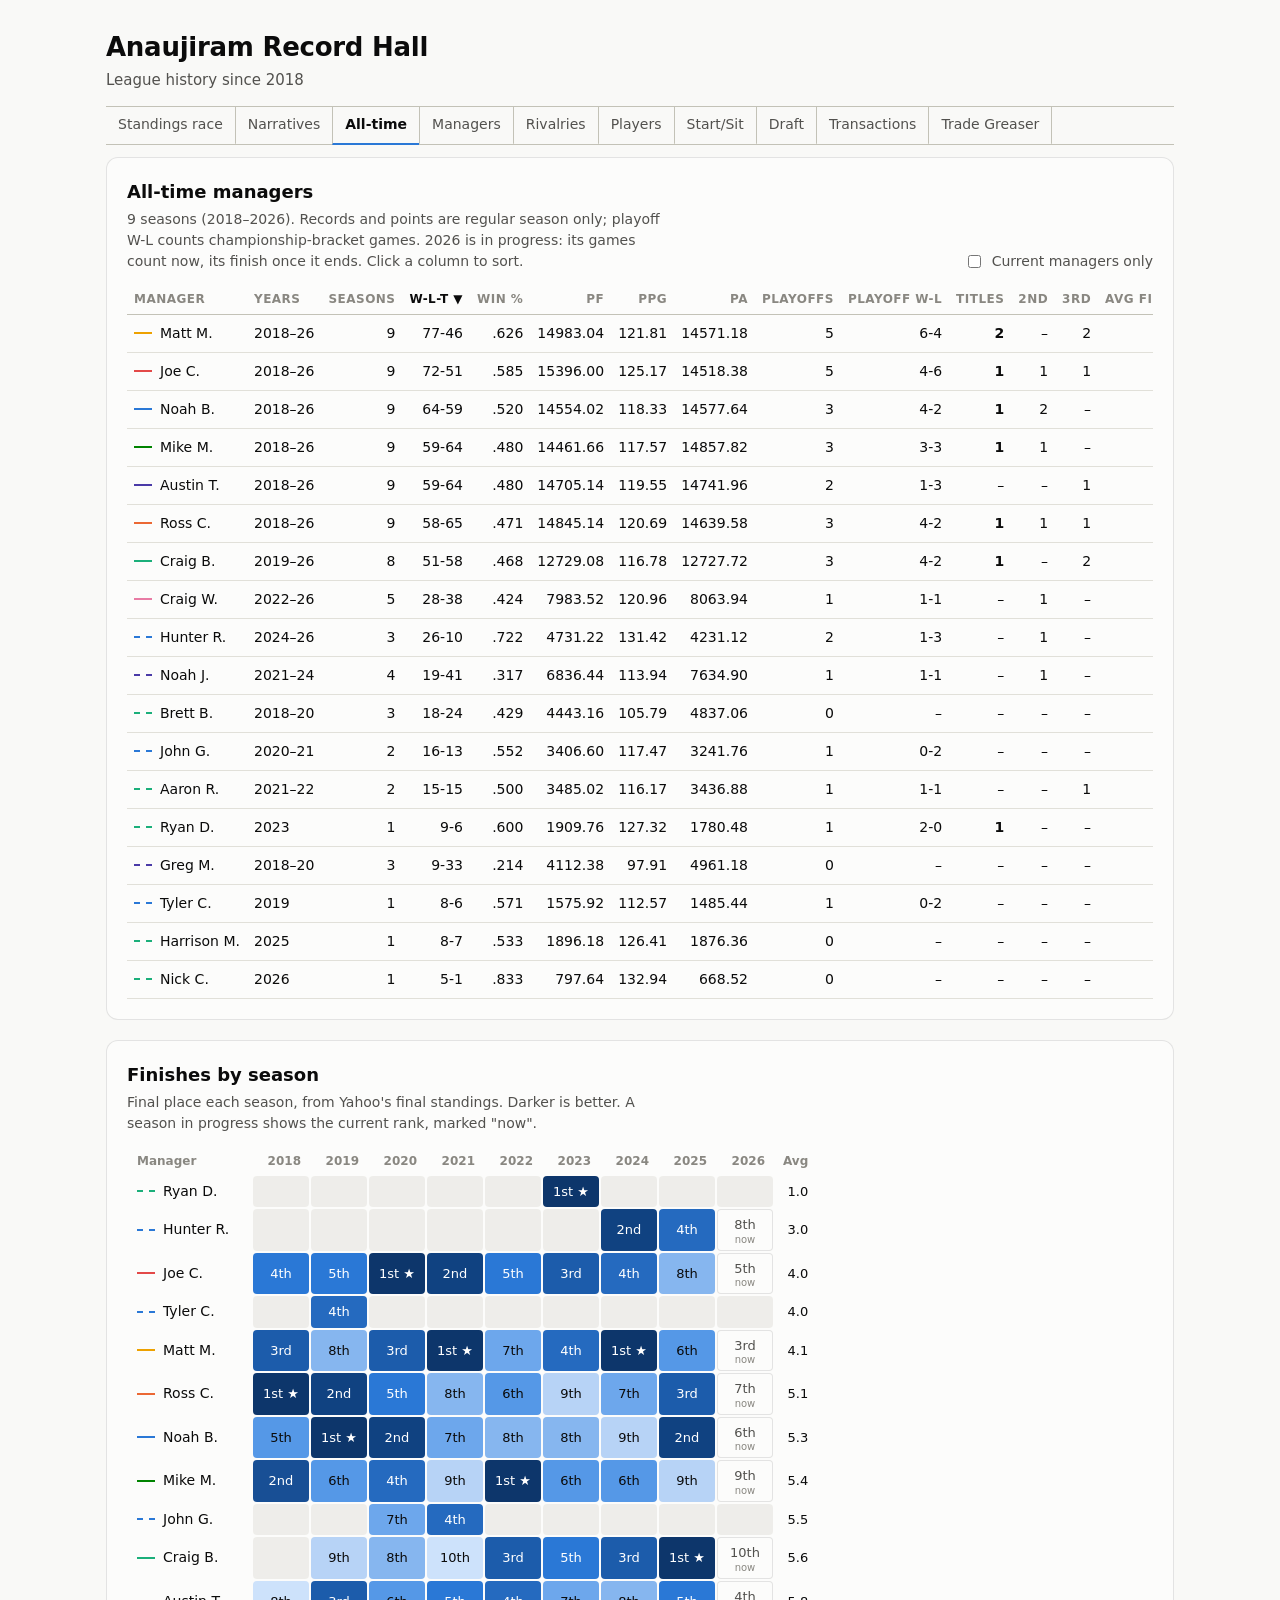
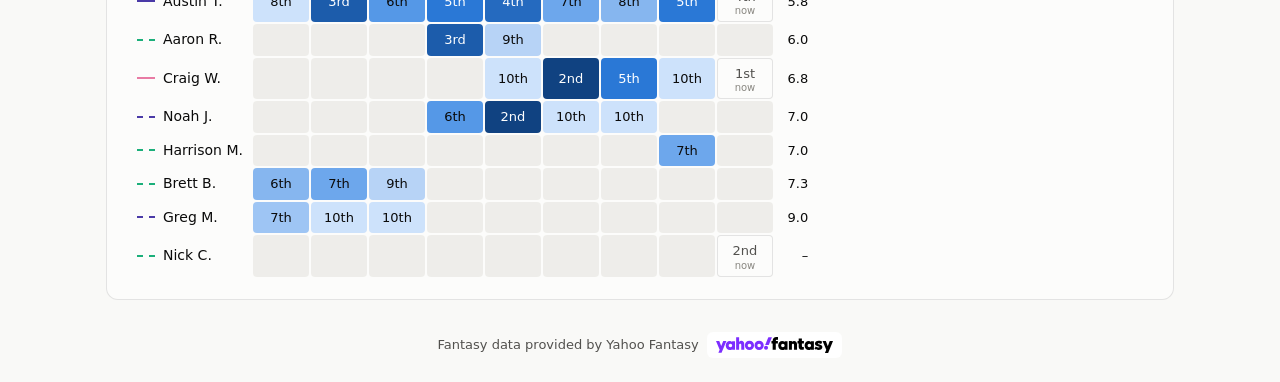
==== alltime.html @ 11e510eb "Narratives: remove matchup previews for now" ====
<!doctype html>
<html lang="en">
<head>
  <meta charset="utf-8">
  <meta name="viewport" content="width=device-width, initial-scale=1">
  <title>All-Time · Anaujiram Record Hall</title>
  <link rel="stylesheet" href="style.css?v=20261020000535">
  <script src="data.js?v=20261020000535"></script>
</head>
<body>
  <header class="site-header">
    <div class="wrap">
      <h1>Anaujiram Record Hall</h1>
      <p class="sub">League history since 2018</p>
      <nav class="site-nav" aria-label="Pages">
        <a href="index.html?v=20261020000535">Standings race</a>
        <a href="narratives.html?v=20261020000535">Narratives</a>
        <a href="alltime.html?v=20261020000535" aria-current="page">All-time</a>
        <a href="profiles.html?v=20261020000535">Managers</a>
        <a href="rivalries.html?v=20261020000535">Rivalries</a>
        <a href="players.html?v=20261020000535">Players</a>
        <a href="startsit.html?v=20261020000535">Start/Sit</a>
        <a href="draft.html?v=20261020000535">Draft</a>
        <a href="transactions.html?v=20261020000535">Transactions</a>
        <a href="trade.html?v=20261020000535">Trade Greaser</a>
      </nav>
    </div>
  </header>

  <main class="wrap">
    <div id="sample-banner" class="banner" hidden>
      Sample data: the names and results here are made up. Real league history loads once Yahoo API access is working.
    </div>

    <section class="card">
      <div class="card-head">
        <div>
          <h2>All-time managers</h2>
          <p class="muted" id="alltime-note"></p>
        </div>
        <label class="control">
          <input type="checkbox" id="active-only">
          <span>Current managers only</span>
        </label>
      </div>
      <div class="table-scroll">
        <table class="standings sortable">
          <thead id="alltime-head"></thead>
          <tbody id="alltime-body"></tbody>
        </table>
      </div>
    </section>

    <section class="card">
      <div class="card-head">
        <div>
          <h2>Finishes by season</h2>
          <p class="muted">Final place each season, from Yahoo's final standings. Darker is better. A season in progress shows the current rank, marked "now".</p>
        </div>
      </div>
      <div class="table-scroll">
        <table class="finish-grid">
          <thead id="finish-head"></thead>
          <tbody id="finish-body"></tbody>
        </table>
      </div>
    </section>
  </main>

  <footer class="site-footer">
    <div class="wrap">
      <a href="https://sports.yahoo.com/fantasy/" target="_blank" rel="noopener">
        <span>Fantasy data provided by Yahoo Fantasy</span>
        <img src="yahoo-fantasy.svg" alt="Yahoo Fantasy" height="16">
      </a>
    </div>
  </footer>

  <script src="common.js?v=20261020000535"></script>
  <script src="alltime.js?v=20261020000535"></script>
</body>
</html>
---- style.css ----
:root {
  color-scheme: light;
  --page: #f9f9f7;
  --surface: #fcfcfb;
  --text-primary: #0b0b0b;
  --text-secondary: #52514e;
  --text-muted: #898781;
  --grid: #e1e0d9;
  --axis: #c3c2b7;
  --border: rgba(11, 11, 11, 0.10);
  --accent: #2a78d6;
  --delta-up: #006300;
  --delta-down: #d03b3b;
  --banner-bg: #fff4d6;
  --banner-ink: #5c4300;
  --playoff-wash: rgba(11, 11, 11, 0.04);

  /* Categorical slots, fixed order (validated default palette). */
  --series-1: #2a78d6;
  --series-2: #eb6834;
  --series-3: #1baf7a;
  --series-4: #eda100;
  --series-5: #e87ba4;
  --series-6: #008300;
  --series-7: #4a3aa7;
  --series-8: #e34948;}

@media (prefers-color-scheme: dark) {
  :root:not([data-theme="light"]) {
    color-scheme: dark;
    --page: #0d0d0d;
    --surface: #1a1a19;
    --text-primary: #ffffff;
    --text-secondary: #c3c2b7;
    --text-muted: #898781;
    --grid: #2c2c2a;
    --axis: #383835;
    --border: rgba(255, 255, 255, 0.10);
    --accent: #3987e5;
    --delta-up: #0ca30c;
    --delta-down: #e66767;
    --banner-bg: #3a2f10;
    --banner-ink: #f5dfa3;
    --playoff-wash: rgba(255, 255, 255, 0.05);
    --series-1: #3987e5;
    --series-2: #d95926;
    --series-3: #199e70;
    --series-4: #c98500;
    --series-5: #d55181;
    --series-6: #008300;
    --series-7: #9085e9;
    --series-8: #e66767;  }
}

:root[data-theme="dark"] {
  color-scheme: dark;
  --page: #0d0d0d;
  --surface: #1a1a19;
  --text-primary: #ffffff;
  --text-secondary: #c3c2b7;
  --text-muted: #898781;
  --grid: #2c2c2a;
  --axis: #383835;
  --border: rgba(255, 255, 255, 0.10);
  --accent: #3987e5;
  --delta-up: #0ca30c;
  --delta-down: #e66767;
  --banner-bg: #3a2f10;
  --banner-ink: #f5dfa3;
    --playoff-wash: rgba(255, 255, 255, 0.05);
  --series-1: #3987e5;
  --series-2: #d95926;
  --series-3: #199e70;
  --series-4: #c98500;
  --series-5: #d55181;
  --series-6: #008300;
  --series-7: #9085e9;
  --series-8: #e66767;}

* { box-sizing: border-box; }

body {
  margin: 0;
  background: var(--page);
  color: var(--text-primary);
  font: 15px/1.5 system-ui, -apple-system, "Segoe UI", sans-serif;
}

.wrap { max-width: 1100px; margin: 0 auto; padding: 0 16px; }

.site-header { padding: 28px 0 12px; }
.site-header h1 { margin: 0; font-size: 26px; letter-spacing: -0.01em; }
.sub { margin: 2px 0 0; color: var(--text-secondary); }

.banner {
  margin: 8px 0 16px;
  padding: 10px 14px;
  border-radius: 8px;
  background: var(--banner-bg);
  color: var(--banner-ink);
  font-size: 14px;
}

.card {
  background: var(--surface);
  border: 1px solid var(--border);
  border-radius: 12px;
  padding: 20px;
  margin-bottom: 20px;
}

.card-head {
  display: flex;
  flex-wrap: wrap;
  gap: 12px 24px;
  align-items: flex-end;
  justify-content: space-between;
  margin-bottom: 12px;
}
.card-head h2 { margin: 0; font-size: 18px; }
.muted { margin: 4px 0 0; color: var(--text-secondary); font-size: 14px; max-width: 60ch; }
ul.explain { padding-left: 20px; margin-top: 8px; }
ul.explain li + li { margin-top: 4px; }

.control { display: flex; align-items: center; gap: 8px; font-size: 14px; color: var(--text-secondary); }
.control select {
  font: inherit;
  color: var(--text-primary);
  background: var(--surface);
  border: 1px solid var(--border);
  border-radius: 6px;
  padding: 5px 8px;
}

.chart { width: 100%; height: 520px; }

.legend { display: flex; flex-wrap: wrap; gap: 6px 16px; margin-top: 8px; font-size: 13px; }
.legend button {
  display: inline-flex; align-items: center; gap: 6px;
  font: inherit; color: var(--text-secondary);
  background: none; border: 0; padding: 2px 0; cursor: pointer;
}
.legend button[aria-pressed="false"] { opacity: 0.4; }
.swatch { display: inline-block; width: 18px; height: 0; border-top: 2px solid currentColor; }
.swatch.dashed { border-top-style: dashed; }

.table-scroll { overflow-x: auto; }
table.standings { width: 100%; border-collapse: collapse; font-size: 14px; }
.standings th {
  text-align: left; font-weight: 600; color: var(--text-muted);
  font-size: 12px; text-transform: uppercase; letter-spacing: 0.04em;
  padding: 6px 10px; border-bottom: 1px solid var(--axis); white-space: nowrap;
}
.standings td { padding: 8px 10px; border-bottom: 1px solid var(--grid); white-space: nowrap; }
.standings .num { text-align: right; font-variant-numeric: tabular-nums; }
.team { display: flex; align-items: center; gap: 8px; }
.standings tr.cutline td { border-bottom: 2px solid var(--axis); }
.delta-up { color: var(--delta-up); }
.delta-down { color: var(--delta-down); }
.delta-none { color: var(--text-muted); }
/* Page navigation */
.site-nav { display: flex; gap: 0; margin-top: 14px; box-shadow: inset 0 1px var(--axis), inset 0 -1px var(--axis);
  overflow-x: auto; overflow-y: hidden; overscroll-behavior-x: contain; touch-action: pan-x; scrollbar-width: none; }
.site-nav a {
  padding: 8px 12px; color: var(--text-secondary); text-decoration: none; font-size: 14px;
  border-bottom: 2px solid transparent; white-space: nowrap;
}
.site-nav a + a { border-left: 1px solid var(--axis); }
.site-nav a:last-child { border-right: 1px solid var(--axis); }
.site-nav a:hover { color: var(--text-primary); background: var(--playoff-wash); }
.site-nav a[aria-current="page"] { color: var(--text-primary); font-weight: 600; border-bottom-color: var(--accent); }

/* Sortable table headers */
.sortable th button {
  font: inherit; color: inherit; text-transform: inherit; letter-spacing: inherit;
  background: none; border: 0; padding: 0; cursor: pointer; white-space: nowrap;
}
.sortable th[aria-sort="ascending"], .sortable th[aria-sort="descending"] { color: var(--text-primary); }
.sortable th.num button { text-align: right; }

/* Finishes grid */
table.finish-grid { border-collapse: separate; border-spacing: 2px; font-size: 13px; }
.finish-grid th { font-weight: 600; color: var(--text-muted); font-size: 12px; padding: 4px 8px; text-align: left; white-space: nowrap; }
.finish-grid th.num, .finish-grid td.num { text-align: right; font-variant-numeric: tabular-nums; }
.finish-grid tbody th { color: var(--text-primary); font-size: 14px; font-weight: 400; }
.finish-grid td { padding: 6px 8px; white-space: nowrap; }
.finish-grid td.finish { text-align: center; min-width: 56px; border-radius: 4px; font-variant-numeric: tabular-nums; }
.finish-grid td.empty { background: var(--grid); opacity: 0.5; }
.finish-grid td.in-progress { color: var(--text-secondary); box-shadow: inset 0 0 0 1px var(--border); }
.finish-grid td.in-progress small { display: block; font-size: 10px; color: var(--text-muted); line-height: 1; }

.control input[type="checkbox"] { accent-color: var(--accent); }
.sortable { font-size: 13px; }
.sortable th, .sortable td { padding-left: 7px; padding-right: 7px; }

.champ {
  font-size: 11px; font-weight: 600; letter-spacing: 0.03em; text-transform: uppercase;
  color: var(--text-secondary); border: 1px solid var(--axis); border-radius: 999px; padding: 1px 7px;
}

/* Rivalries: head-to-head grid */
table.h2h-grid { border-collapse: separate; border-spacing: 2px; font-size: 12px; }
.h2h-grid thead th.col { vertical-align: bottom; padding: 0 0 6px; font-weight: 600; color: var(--text-muted); }
.h2h-grid thead th.col span { writing-mode: vertical-rl; transform: rotate(180deg); white-space: nowrap; display: inline-block; }
.h2h-grid tbody th { font-weight: 400; font-size: 13px; padding: 0 10px 0 0; white-space: nowrap; text-align: left; }
.h2h-grid td { width: 46px; min-width: 46px; height: 30px; text-align: center; border-radius: 4px;
  font-variant-numeric: tabular-nums; white-space: nowrap; }
.h2h-grid td.cell { cursor: pointer; }
.h2h-grid td.cell:hover, .h2h-grid td.cell:focus-visible { outline: 2px solid var(--text-primary); outline-offset: -2px; }
.h2h-grid td.self { background: repeating-linear-gradient(45deg, var(--grid) 0 3px, transparent 3px 7px); }
.h2h-grid td.never { background: transparent; border: 1px dashed var(--grid); }
.h2h-grid .former-start { border-left: 2px solid var(--axis); }
.h2h-grid tr.former-start th, .h2h-grid tr.former-start td { border-top: 2px solid var(--axis); }

.diverging-key { font-size: 12px; color: var(--text-muted); width: 260px; max-width: 100%; }
.diverging-key .bar { height: 10px; border-radius: 5px;
  background: linear-gradient(90deg, #c2413f, #f0efec 50%, #1c5cab); }
:root[data-theme="dark"] .diverging-key .bar { background: linear-gradient(90deg, #e66767, #383835 50%, #3987e5); }
@media (prefers-color-scheme: dark) {
  :root:not([data-theme="light"]) .diverging-key .bar { background: linear-gradient(90deg, #e66767, #383835 50%, #3987e5); }
}
.diverging-key .labels { display: flex; justify-content: space-between; margin-top: 4px; }

/* Rivalries: highlight tiles */
.tiles { display: grid; grid-template-columns: repeat(auto-fit, minmax(220px, 1fr)); gap: 12px; }
.tile {
  display: flex; flex-direction: column; gap: 2px; text-align: left; font: inherit; color: inherit;
  background: var(--page); border: 1px solid var(--border); border-radius: 10px; padding: 14px 16px; cursor: pointer;
}
.tile:hover { border-color: var(--axis); }
.tile-label { font-size: 12px; text-transform: uppercase; letter-spacing: 0.04em; color: var(--text-muted); font-weight: 600; }
.tile-value { font-size: 24px; font-weight: 600; }
.tile-names { color: var(--text-primary); }
.tile-detail { font-size: 13px; color: var(--text-secondary); }

/* Rivalries: comparison */
.compare-controls { display: flex; align-items: center; gap: 8px; flex-wrap: wrap; }
.compare-controls select {
  font: inherit; color: var(--text-primary); background: var(--surface);
  border: 1px solid var(--border); border-radius: 6px; padding: 5px 8px;
}
.icon-btn {
  font: inherit; color: var(--text-secondary); background: var(--surface);
  border: 1px solid var(--border); border-radius: 6px; padding: 4px 10px; cursor: pointer;
}
.versus { display: grid; grid-template-columns: 1fr auto 1fr; align-items: center; gap: 16px; margin: 8px 0 20px; }
.versus .side { display: flex; align-items: center; gap: 10px; font-size: 18px; }
.versus .side.right { justify-content: flex-end; }
.versus .big { font-size: 44px; font-weight: 700; font-variant-numeric: tabular-nums; line-height: 1; }
.versus .vs { color: var(--text-muted); font-size: 13px; }
.versus .dot { width: 12px; height: 12px; }
.dot { display: inline-block; width: 9px; height: 9px; border-radius: 50%; flex: none; }
.facts { display: grid; grid-template-columns: repeat(auto-fit, minmax(240px, 1fr)); gap: 12px 24px; margin: 0 0 8px; }
.facts div { border-top: 1px solid var(--grid); padding-top: 8px; }
.facts dt { font-size: 12px; color: var(--text-muted); text-transform: uppercase; letter-spacing: 0.04em; font-weight: 600; }
.facts dd { margin: 2px 0 0; font-variant-numeric: tabular-nums; }
.muted-inline { color: var(--text-muted); font-size: 13px; }
.subhead { font-size: 15px; margin: 24px 0 4px; }
.small { font-size: 13px; margin: 0 0 8px; }
.chart-short { height: 260px; }
.standings td.strong { font-weight: 700; }

/* Draft page: position colors (categorical slots; text label always shown) */
.pos-QB  { --pos: var(--series-1); }
.pos-RB  { --pos: var(--series-3); }
.pos-WR  { --pos: var(--series-2); }
.pos-TE  { --pos: var(--series-5); }
.pos-K   { --pos: var(--series-7); }
.pos-DEF { --pos: var(--series-6); }
.pos-bg-QB  { --pos: var(--series-1); }
.pos-bg-RB  { --pos: var(--series-3); }
.pos-bg-WR  { --pos: var(--series-2); }
.pos-bg-TE  { --pos: var(--series-5); }
.pos-bg-K   { --pos: var(--series-7); }
.pos-bg-DEF { --pos: var(--series-6); }
.pos-tag { display: inline-block; min-width: 30px; text-align: center; font-size: 11px; font-weight: 700; letter-spacing: 0.02em;
  color: var(--text-primary); background: color-mix(in srgb, var(--pos) 30%, var(--surface));
  border-left: 3px solid var(--pos); border-radius: 3px; padding: 1px 5px; }
.pos-key { display: flex; gap: 6px; flex-wrap: wrap; }
.tile.static { cursor: default; }
.tile-label .pos-tag { margin-right: 4px; }
.mix-cell { min-width: 58px; text-align: center; border-radius: 4px; font-variant-numeric: tabular-nums;
  color: var(--text-primary);
  background: color-mix(in srgb, var(--pos) calc(var(--share) * 85%), var(--surface)); }
.mix-cell.empty { background: none; color: var(--text-muted); }
.pick-cell { min-width: 92px; max-width: 120px; padding: 4px 6px; border-radius: 4px; font-size: 12px; line-height: 1.25;
  color: var(--text-primary); background: color-mix(in srgb, var(--pos) 26%, var(--surface));
  border-left: 3px solid var(--pos); white-space: normal; }
.pick-cell b { display: block; font-size: 11px; }
.pick-cell span { display: block; overflow: hidden; text-overflow: ellipsis; white-space: nowrap; }
.pick-cell small { display: block; color: var(--text-secondary); font-size: 11px; }
.pick-cell.empty { background: var(--grid); border: 0; opacity: 0.4; }
.draft-board .pick-cell.mine { outline: 2px solid var(--text-primary); outline-offset: -2px; }
.board-team { vertical-align: bottom; font-weight: 600; }
.board-team .muted-inline { display: block; font-weight: 400; font-size: 11px; overflow: hidden; text-overflow: ellipsis; }
/* Draft board: equal-width team columns that always fit the card (no side scroll). */
.draft-board { table-layout: fixed; width: 100%; }
.draft-board th:first-child { width: 30px; padding-left: 0; padding-right: 4px; }
.draft-board th, .draft-board td { padding: 3px; }
.draft-board .board-team { overflow: hidden; white-space: nowrap; }
.draft-board .board-team .team { gap: 5px; min-width: 0; }
.draft-board .board-team .team .swatch { width: 12px; flex: none; }
.draft-board .board-team .clip, .draft-board .pick-cell span { overflow: hidden; text-overflow: ellipsis; white-space: nowrap; min-width: 0; }
.draft-board .pick-cell { min-width: 0; max-width: none; overflow: hidden; }
.draft-board .pick-cell small { white-space: nowrap; overflow: hidden; text-overflow: ellipsis; }
.board-team.mine { color: var(--text-primary); }
.highlight-row th { font-weight: 700; }
.league-row th { color: var(--text-muted); font-weight: 400; }
.split { display: grid; grid-template-columns: repeat(auto-fit, minmax(340px, 1fr)); gap: 12px 28px; }
.split .subhead { margin-top: 0; }

/* Start/Sit page */
.tag { display: inline-block; font-size: 12px; color: var(--text-secondary); border: 1px solid var(--axis);
  border-radius: 999px; padding: 1px 8px; white-space: nowrap; }
.tag.bad { color: var(--delta-down); border-color: currentColor; }
.swap { white-space: nowrap; line-height: 1.7; }
.standings td a { color: var(--accent); text-decoration: none; }
.standings td a:hover { text-decoration: underline; }

/* Players page */
.filter-bar { display: flex; flex-wrap: wrap; align-items: center; gap: 10px 20px; margin: 4px 0 16px; }
.filter-bar .small { margin: 0; }
table.pos-grid { border-collapse: separate; border-spacing: 2px; font-size: 13px; }
.pos-grid th { font-weight: 600; color: var(--text-muted); font-size: 12px; padding: 4px 8px; text-align: left; white-space: nowrap; }
.pos-grid th.num { text-align: center; }
.pos-grid tbody th { color: var(--text-primary); font-size: 14px; font-weight: 400; }
.pos-grid th button { font: inherit; color: inherit; background: none; border: 0; padding: 0; cursor: pointer; white-space: nowrap; }
.pos-cell { min-width: 64px; padding: 7px 8px; text-align: center; border-radius: 4px; font-variant-numeric: tabular-nums; white-space: nowrap; }
.pos-cell.small-sample { color: var(--text-muted); border: 1px dashed var(--grid); }
.pos-cell.empty { color: var(--text-muted); }
.crown { font-size: 11px; }
button.link { font: inherit; color: var(--accent); background: none; border: 0; padding: 0; cursor: pointer; text-align: left; }
button.link:hover { text-decoration: underline; }
.chip-list { display: flex; flex-wrap: wrap; gap: 8px; }
.chip { font: inherit; font-size: 13px; color: var(--text-primary); background: var(--page); border: 1px solid var(--border);
  border-radius: 999px; padding: 5px 12px; cursor: pointer; }
.chip:hover { border-color: var(--axis); }
.player-summary { margin: 0 0 10px; }
#player-search { font: inherit; color: var(--text-primary); background: var(--surface); border: 1px solid var(--border);
  border-radius: 6px; padding: 5px 10px; width: 240px; max-width: 100%; }

@media (max-width: 640px) {
  .chart { height: 440px; }
  #bump-chart { height: 340px; margin: 0 -12px; width: calc(100% + 24px); }  /* run nearly to the card's edges */
  .chart-short { height: 220px; }
  .card { padding: 14px; }
  .versus .big { font-size: 32px; }
  .versus .side { font-size: 15px; }
}

/* Pickups page: expandable trade rows */
tr.expandable { cursor: pointer; }
tr.expandable:hover td { background: var(--grid); }
.expand-btn { font: inherit; color: var(--text-secondary); background: none; border: 0; padding: 0 2px; cursor: pointer; }
.detail-row > td { white-space: normal; background: var(--page); padding: 12px 14px 16px; }
.trade-sides { display: grid; grid-template-columns: repeat(auto-fit, minmax(260px, 1fr)); gap: 12px 28px; margin-top: 8px; }
.trade-head { display: flex; align-items: center; gap: 10px; flex-wrap: wrap; margin-bottom: 4px; }
.trade-side ul { list-style: none; margin: 0; padding: 0; }
.trade-side li { padding: 4px 0; border-bottom: 1px solid var(--grid); display: flex; align-items: baseline; gap: 6px; flex-wrap: wrap; }
.trade-side li.current { font-weight: 600; }
.trade-pts { margin-left: auto; font-variant-numeric: tabular-nums; }
.trade-total { margin-top: 6px; font-weight: 600; font-variant-numeric: tabular-nums; }
/* Manager profiles */
.manager-tiles { display: grid; grid-template-columns: repeat(auto-fill, minmax(132px, 1fr)); gap: 10px; }
.manager-tile {
  display: flex; flex-direction: column; align-items: center; gap: 2px; text-align: center; font: inherit; color: inherit;
  background: var(--page); border: 1px solid var(--border); border-radius: 10px; padding: 14px 8px 10px; cursor: pointer;
}
.manager-tile:hover { border-color: var(--axis); }
.manager-tile[aria-pressed="true"] { border-color: var(--accent); box-shadow: 0 0 0 1px var(--accent); }
.manager-tile .avatar { margin-bottom: 6px; }
.manager-tile-name { font-weight: 600; }
.manager-tile-meta { font-size: 12px; color: var(--text-muted); }
.avatar {
  position: relative; display: inline-grid; place-items: center; flex: none; border-radius: 50%; overflow: hidden;
  background: color-mix(in srgb, var(--c) 22%, var(--surface)); border: 2px solid var(--c);
}
.avatar img { position: absolute; inset: 0; width: 100%; height: 100%; object-fit: cover; }
.avatar .initials { font-weight: 700; color: var(--text-primary); }
.avatar-md { width: 64px; height: 64px; }
.avatar-md .initials { font-size: 20px; }
.avatar-lg { width: 112px; height: 112px; border-width: 3px; }
.avatar-lg .initials { font-size: 36px; }
.team-logo { width: 96px; height: 96px; flex: none; margin-left: auto; }
.team-logo img { width: 100%; height: 100%; object-fit: contain; }
.team-logo.no-img, .hero-top:has(.avatar.using-logo) .team-logo { display: none; }
.hero-top { display: flex; align-items: center; gap: 20px; margin-bottom: 16px; }
.hero-name h2 { margin: 0; font-size: 28px; }
.hero-name .muted { margin-top: 2px; }
.hero-titles { margin: 8px 0 0; display: flex; flex-wrap: wrap; gap: 6px; }
.team-names { font-size: 14px; }
.profile-chart { height: 320px; }
.swatch.dotted { border-top-style: dotted; }
.standings tr.highlight td { background: color-mix(in srgb, var(--accent) 12%, var(--surface)); font-weight: 600; }
.trade-log td { vertical-align: top; }
.trade-items div { display: flex; gap: 6px; align-items: baseline; }
.trade-items .trade-pts { margin-left: auto; padding-left: 12px; color: var(--text-secondary); }
.tile-rank { margin-top: 6px; }
.show-more { margin-top: 12px; }
.tag.lead { color: var(--text-primary); border-color: var(--accent); font-weight: 600; }
@media (max-width: 640px) {
  .hero-top { flex-wrap: wrap; }
  .avatar-lg { width: 84px; height: 84px; }
  .team-logo { width: 72px; height: 72px; }
  .profile-chart { height: 260px; }
}
.finish-tag { font-weight: 400; color: var(--text-muted); }
.finish-tag.champ-tag { color: var(--text-primary); font-weight: 600; }

/* Trade Greaser */
.sr-only { position: absolute; width: 1px; height: 1px; overflow: hidden; clip: rect(0 0 0 0); white-space: nowrap; }
.tg-controls { display: flex; flex-wrap: wrap; align-items: center; gap: 14px 24px; }
.tg-controls .control > span { white-space: nowrap; }
.tg-controls .control { max-width: 100%; }
.tg-controls select { flex: 0 1 auto; min-width: 0; text-overflow: ellipsis; }
.tg-row { display: flex; align-items: center; gap: 8px; flex-wrap: wrap; }
.tg-check { gap: 4px; cursor: pointer; }
fieldset.tg-shape { border: 0; margin: 0; padding: 0; }
.tg-pill { display: inline-flex; align-items: center; gap: 5px; font-size: 13px; color: var(--text-primary); border: 1px solid var(--border);
  border-radius: 999px; padding: 3px 10px 3px 7px; cursor: pointer; background: var(--page); }
.tg-pill:has(input:checked) { border-color: var(--accent); box-shadow: 0 0 0 1px var(--accent); }
.tg-pill input, .tg-check input { accent-color: var(--accent); margin: 0; }
.tg-grid { display: grid; grid-template-columns: repeat(auto-fill, minmax(min(440px, 100%), 1fr)); gap: 12px; }
.tg-card { border: 1px solid var(--border); border-radius: 10px; padding: 12px 14px; background: var(--page); }
.tg-team { display: flex; align-items: baseline; justify-content: space-between; gap: 10px; margin-bottom: 4px; }
.tg-team .muted-inline { overflow: hidden; text-overflow: ellipsis; white-space: nowrap; }
.tg-none { margin: 6px 0 0; }
.tg-idea { border-top: 1px solid var(--grid); padding-top: 8px; margin-top: 8px; }
.tg-sides { display: grid; grid-template-columns: minmax(0, 1fr) minmax(0, 1fr); gap: 12px; }
.tg-side h4 { margin: 0 0 4px; font-size: 11px; text-transform: uppercase; letter-spacing: 0.04em; color: var(--text-muted); }
.tg-side ul { list-style: none; margin: 0; padding: 0; }
.tg-side li { display: flex; align-items: baseline; gap: 5px; font-size: 13px; padding: 2px 0; min-width: 0; }
.tg-side li a { min-width: 0; color: var(--accent); text-decoration: none; overflow: hidden; text-overflow: ellipsis; white-space: nowrap; }
.tg-side li a:hover { text-decoration: underline; }
.tg-val { flex: none; margin-left: auto; padding-left: 6px; font-variant-numeric: tabular-nums; color: var(--text-secondary); }
.tg-total { margin-top: 2px; text-align: right; font-variant-numeric: tabular-nums; }
.tg-foot { display: flex; flex-wrap: wrap; align-items: center; gap: 4px 14px; margin-top: 8px; font-size: 12px; color: var(--text-secondary);
  font-variant-numeric: tabular-nums; }
tr.tg-kept td { color: var(--text-muted); }
@media (max-width: 640px) {
  .tg-grid { grid-template-columns: 1fr; }
  /* The four trade shapes on one line: the highlighted pill shows the choice, so the radio dot hides. */
  fieldset.tg-shape { flex-wrap: nowrap; gap: 5px; }
  .tg-pill { position: relative; padding: 4px 9px; white-space: nowrap; }
  .tg-pill input { position: absolute; opacity: 0; pointer-events: none; }
  .tg-pill:has(input:focus-visible) { outline: 2px solid var(--accent); outline-offset: 2px; }
}

/* Draft board and draft history on phones: real column widths and sideways scrolling instead of
   squeezing every team into the screen; the round labels stay pinned on the left. */
@media (max-width: 640px) {
  table.draft-board { table-layout: auto; width: max-content; min-width: 100%; }
  .draft-board .pick-cell, .draft-board .board-team { min-width: 92px; max-width: 110px; }
  .draft-board tr > th:first-child { position: sticky; left: 0; z-index: 1; background: var(--surface); }
}

/* Standings table: narrow rank and spots-moved columns; tighter cells on phones so rank, team and record fit. */
.standings th.tight, .standings td.tight { width: 1%; padding-left: 4px; padding-right: 4px; }
@media (max-width: 640px) {
  #standings-head th, #standings-body td { padding-left: 4px; padding-right: 4px; }
  #standings-head th.tight, #standings-body td.tight { padding-left: 2px; padding-right: 2px; }
  #standings-body .team { gap: 5px; }
  #standings-body .team .swatch { width: 12px; flex: none; }
  #standings-body .champ { font-size: 0; padding: 0; border: 0; }  /* the Champion tag becomes a trophy */
  #standings-body .champ::before { content: "🏆"; font-size: 13px; }
}

/* Narratives */
.stories { list-style: none; counter-reset: story; margin: 0; padding: 0; }
.story { counter-increment: story; position: relative; padding: 16px 0 16px 40px; border-top: 1px solid var(--grid); max-width: 72ch; }
.story:first-child { border-top: 0; padding-top: 4px; }
.story::before { content: counter(story); position: absolute; left: 0; top: 14px; width: 26px; height: 26px; border-radius: 50%;
  background: var(--playoff-wash); border: 1px solid var(--axis); font-size: 13px; font-weight: 700; text-align: center; line-height: 26px;
  color: var(--text-secondary); font-variant-numeric: tabular-nums; }
.story:first-child::before { top: 2px; }
.story h3 { margin: 0; font-size: 17px; line-height: 1.35; }
.story-teams { display: flex; flex-wrap: wrap; gap: 4px 14px; margin-top: 4px; font-size: 13px; color: var(--text-secondary); }
.story-team { display: inline-flex; align-items: center; gap: 6px; }
.story-body p { margin: 8px 0 0; }
.story-body ul { margin: 8px 0 0; padding-left: 20px; }
.story-body li + li { margin-top: 4px; }
.story-body strong { font-variant-numeric: tabular-nums; }
.story-pager { display: flex; justify-content: space-between; gap: 12px; margin: 12px 0 0; padding-top: 12px; border-top: 1px solid var(--grid); font-size: 14px; }
.story-pager a { color: var(--accent); text-decoration: none; }
.story-pager a:hover { text-decoration: underline; }
@media (max-width: 520px) { .story { padding-left: 34px; } }
.narr-controls { display: flex; flex-wrap: wrap; align-items: center; gap: 10px 16px; }
.seg { display: inline-flex; border: 1px solid var(--axis); border-radius: 8px; overflow: hidden; }
.seg button { font: inherit; font-size: 14px; padding: 5px 14px; border: 0; background: transparent; color: var(--text-secondary); cursor: pointer; }
.seg[hidden] { display: none; }
.seg button + button { border-left: 1px solid var(--axis); }
.seg button[aria-pressed="true"] { background: var(--accent); color: #fff; font-weight: 600; }
.seg button:disabled { opacity: 0.4; cursor: default; }
/* Preview matchup header: both teams going in, the all-time series, and the final once played. */
.mu { margin-top: 8px; padding: 10px 12px; border: 1px solid var(--grid); border-radius: 8px; background: var(--page); font-size: 14px; }
.mu-teams { display: flex; flex-wrap: wrap; align-items: center; gap: 4px 10px; }
.mu-team { display: inline-flex; align-items: center; gap: 6px; }
.mu-rec { color: var(--text-secondary); font-variant-numeric: tabular-nums; }
.mu-vs { color: var(--text-secondary); font-size: 12px; text-transform: uppercase; letter-spacing: 0.05em; }
.mu-meta { margin-top: 4px; font-size: 13px; color: var(--text-secondary); font-variant-numeric: tabular-nums; }
.mu-final { margin-top: 4px; font-size: 13px; font-variant-numeric: tabular-nums; }

/* Footer: Yahoo Fantasy attribution (required by the Fantasy Sports API terms) */
.site-footer { margin: 32px 0 24px; text-align: center; font-size: 13px; color: var(--text-secondary); }
.site-footer a { display: inline-flex; align-items: center; gap: 8px; color: inherit; text-decoration: none; }
.site-footer a:hover span { text-decoration: underline; }
/* Yahoo ships one logo (black "fantasy"); it sits on white so it stays as provided in dark mode too. */
.site-footer img { height: 16px; width: auto; display: block; box-sizing: content-box; padding: 5px 9px; background: #fff; border-radius: 6px; }
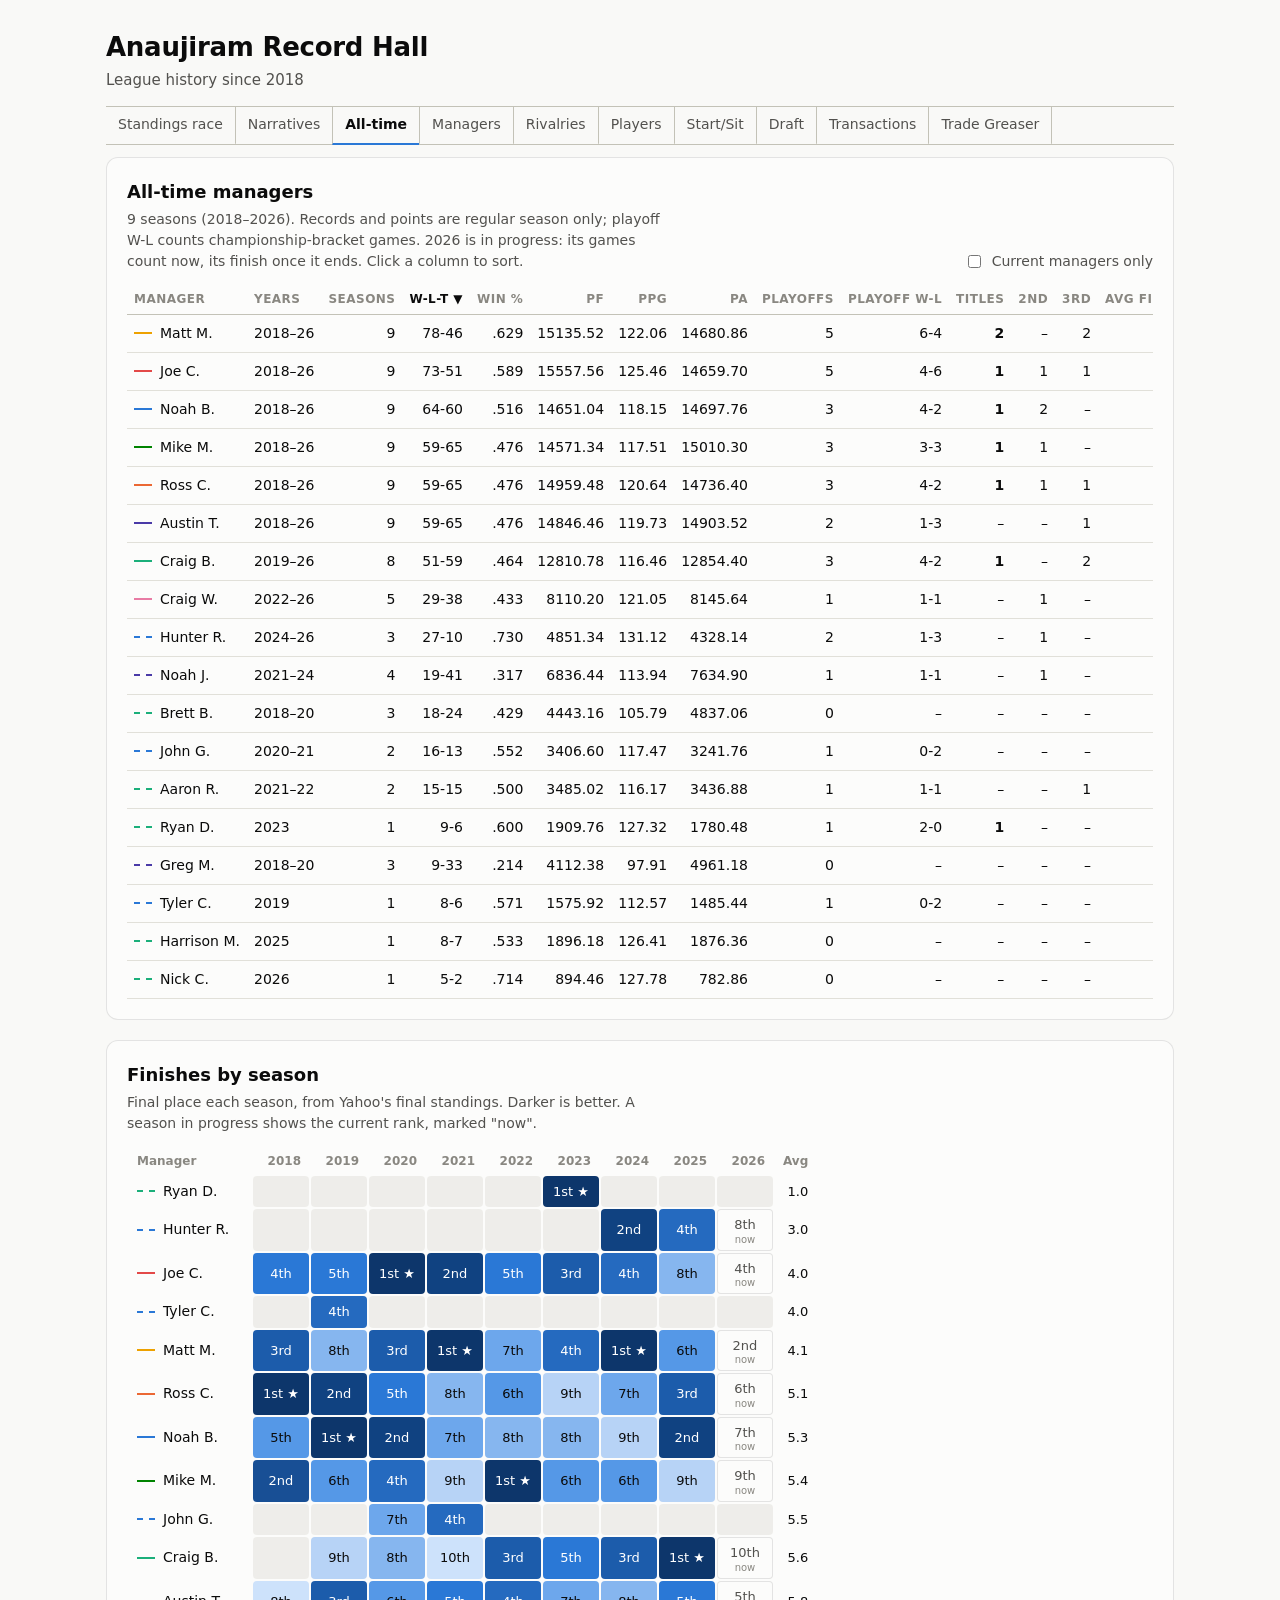
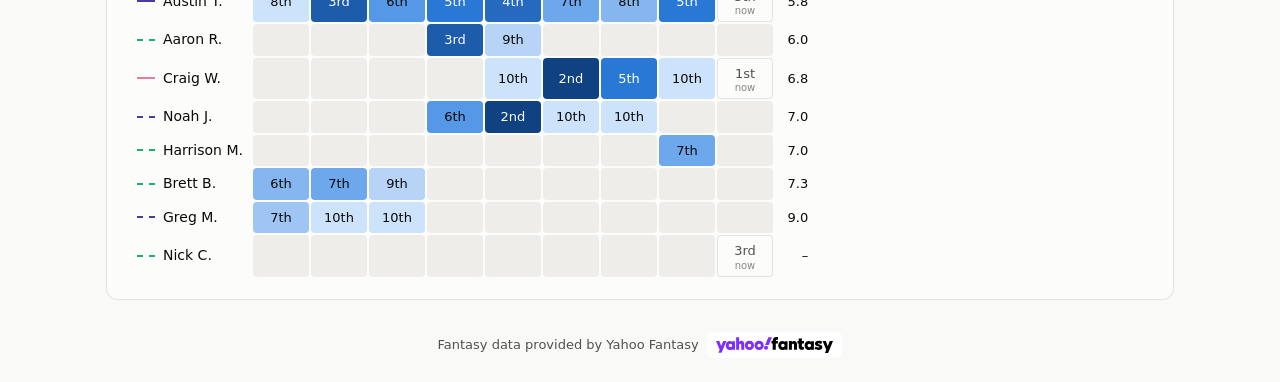
==== commit 15f63215: "Week 7 + week 7 narratives" ====
--- a/alltime.html
+++ b/alltime.html
@@ -4,8 +4,8 @@
   <meta charset="utf-8">
   <meta name="viewport" content="width=device-width, initial-scale=1">
   <title>All-Time · Anaujiram Record Hall</title>
-  <link rel="stylesheet" href="style.css?v=20261020000535">
-  <script src="data.js?v=20261020000535"></script>
+  <link rel="stylesheet" href="style.css?v=20261026234818">
+  <script src="data.js?v=20261026234818"></script>
 </head>
 <body>
   <header class="site-header">
@@ -13,16 +13,16 @@
       <h1>Anaujiram Record Hall</h1>
       <p class="sub">League history since 2018</p>
       <nav class="site-nav" aria-label="Pages">
-        <a href="index.html?v=20261020000535">Standings race</a>
-        <a href="narratives.html?v=20261020000535">Narratives</a>
-        <a href="alltime.html?v=20261020000535" aria-current="page">All-time</a>
-        <a href="profiles.html?v=20261020000535">Managers</a>
-        <a href="rivalries.html?v=20261020000535">Rivalries</a>
-        <a href="players.html?v=20261020000535">Players</a>
-        <a href="startsit.html?v=20261020000535">Start/Sit</a>
-        <a href="draft.html?v=20261020000535">Draft</a>
-        <a href="transactions.html?v=20261020000535">Transactions</a>
-        <a href="trade.html?v=20261020000535">Trade Greaser</a>
+        <a href="index.html?v=20261026234818">Standings race</a>
+        <a href="narratives.html?v=20261026234818">Narratives</a>
+        <a href="alltime.html?v=20261026234818" aria-current="page">All-time</a>
+        <a href="profiles.html?v=20261026234818">Managers</a>
+        <a href="rivalries.html?v=20261026234818">Rivalries</a>
+        <a href="players.html?v=20261026234818">Players</a>
+        <a href="startsit.html?v=20261026234818">Start/Sit</a>
+        <a href="draft.html?v=20261026234818">Draft</a>
+        <a href="transactions.html?v=20261026234818">Transactions</a>
+        <a href="trade.html?v=20261026234818">Trade Greaser</a>
       </nav>
     </div>
   </header>
@@ -76,7 +76,7 @@
     </div>
   </footer>
 
-  <script src="common.js?v=20261020000535"></script>
-  <script src="alltime.js?v=20261020000535"></script>
+  <script src="common.js?v=20261026234818"></script>
+  <script src="alltime.js?v=20261026234818"></script>
 </body>
 </html>
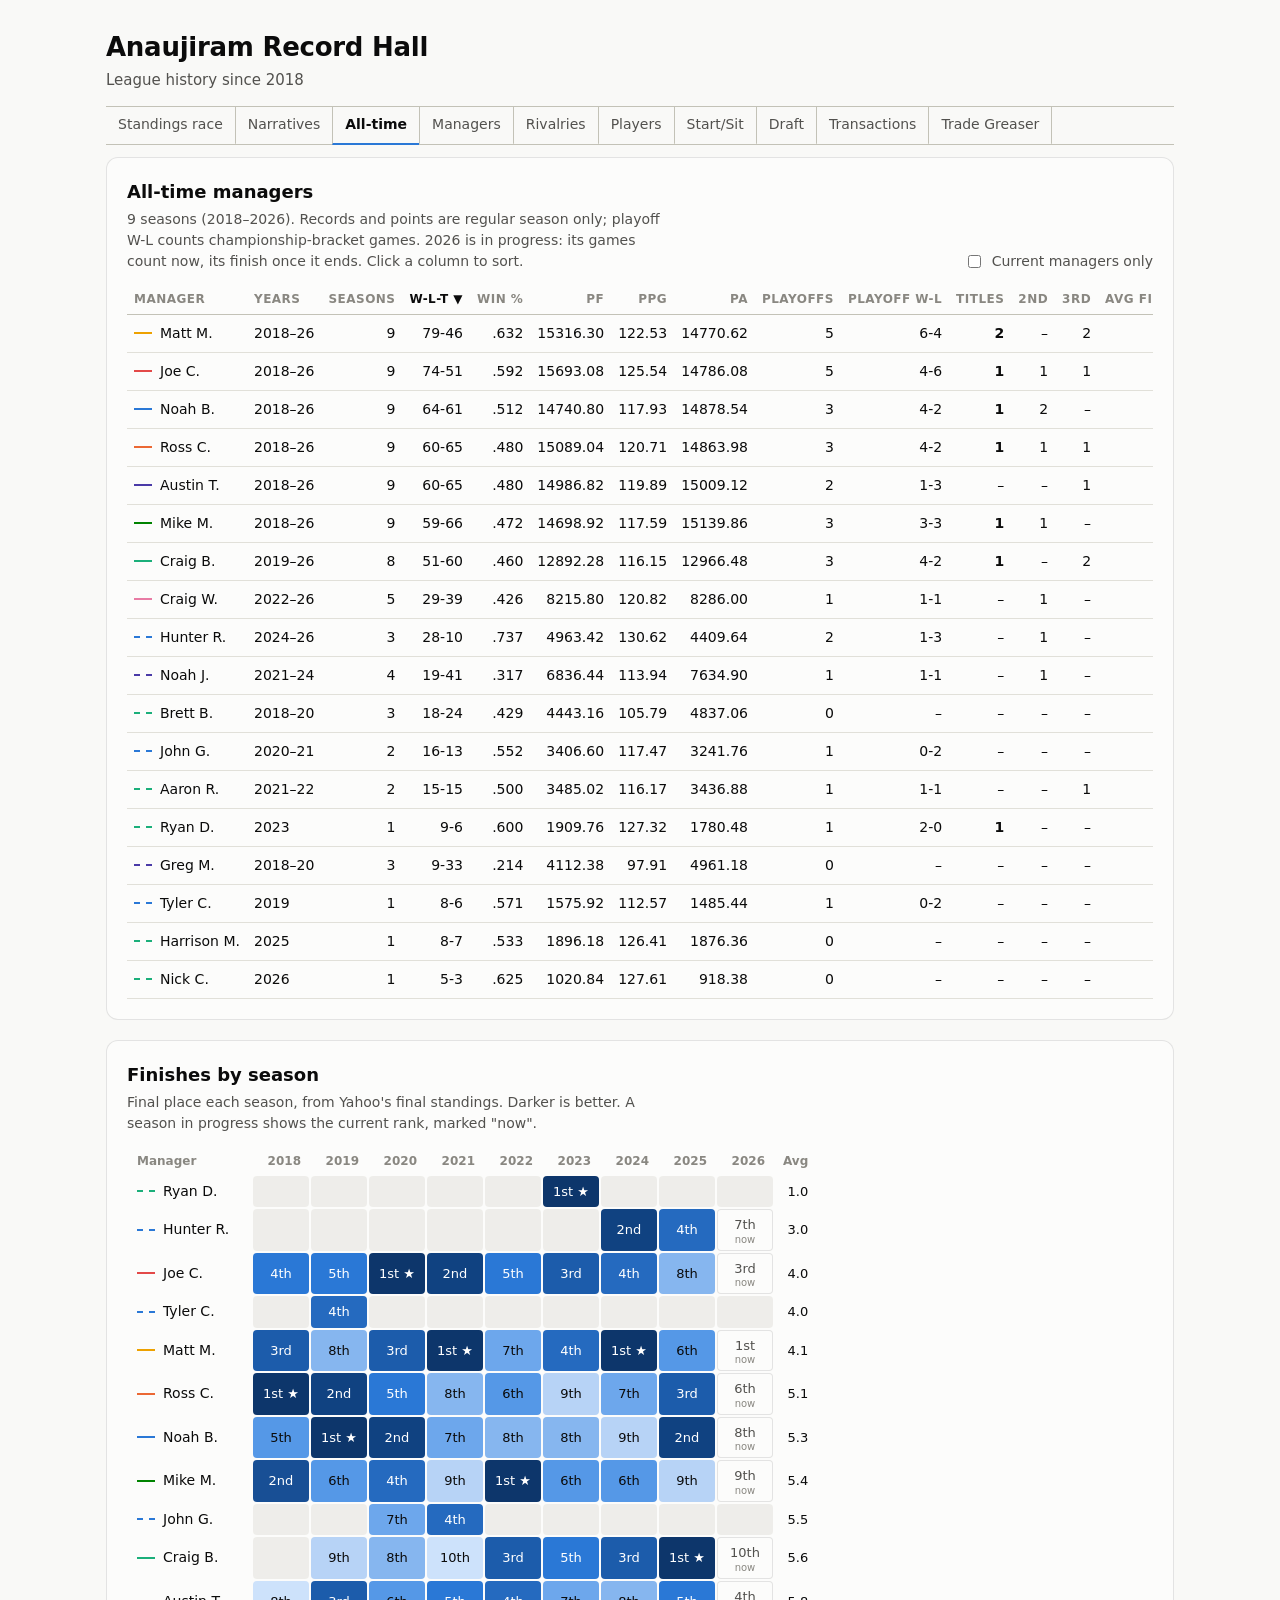
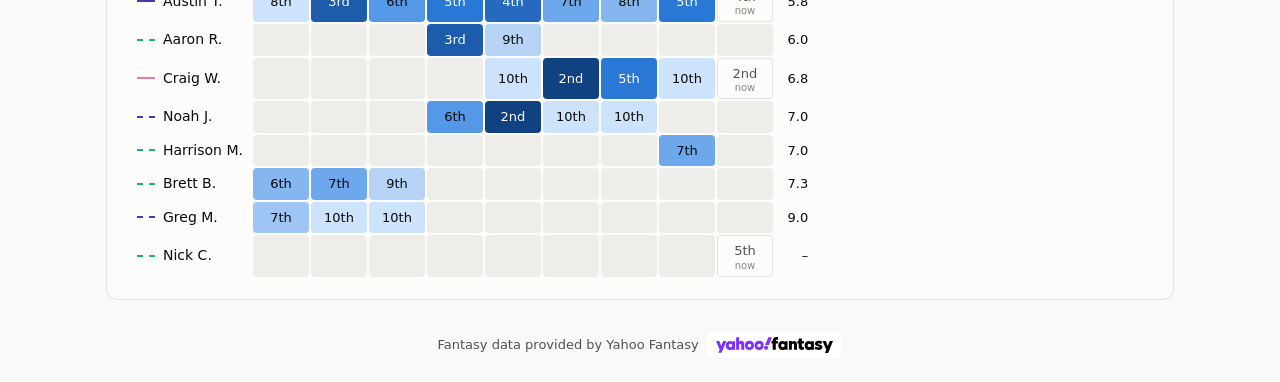
==== commit 4572faf4: "Week 8" ====
--- a/alltime.html
+++ b/alltime.html
@@ -4,8 +4,8 @@
   <meta charset="utf-8">
   <meta name="viewport" content="width=device-width, initial-scale=1">
   <title>All-Time · Anaujiram Record Hall</title>
-  <link rel="stylesheet" href="style.css?v=20261026234818">
-  <script src="data.js?v=20261026234818"></script>
+  <link rel="stylesheet" href="style.css?v=20261102232452">
+  <script src="data.js?v=20261102232452"></script>
 </head>
 <body>
   <header class="site-header">
@@ -13,16 +13,16 @@
       <h1>Anaujiram Record Hall</h1>
       <p class="sub">League history since 2018</p>
       <nav class="site-nav" aria-label="Pages">
-        <a href="index.html?v=20261026234818">Standings race</a>
-        <a href="narratives.html?v=20261026234818">Narratives</a>
-        <a href="alltime.html?v=20261026234818" aria-current="page">All-time</a>
-        <a href="profiles.html?v=20261026234818">Managers</a>
-        <a href="rivalries.html?v=20261026234818">Rivalries</a>
-        <a href="players.html?v=20261026234818">Players</a>
-        <a href="startsit.html?v=20261026234818">Start/Sit</a>
-        <a href="draft.html?v=20261026234818">Draft</a>
-        <a href="transactions.html?v=20261026234818">Transactions</a>
-        <a href="trade.html?v=20261026234818">Trade Greaser</a>
+        <a href="index.html?v=20261102232452">Standings race</a>
+        <a href="narratives.html?v=20261102232452">Narratives</a>
+        <a href="alltime.html?v=20261102232452" aria-current="page">All-time</a>
+        <a href="profiles.html?v=20261102232452">Managers</a>
+        <a href="rivalries.html?v=20261102232452">Rivalries</a>
+        <a href="players.html?v=20261102232452">Players</a>
+        <a href="startsit.html?v=20261102232452">Start/Sit</a>
+        <a href="draft.html?v=20261102232452">Draft</a>
+        <a href="transactions.html?v=20261102232452">Transactions</a>
+        <a href="trade.html?v=20261102232452">Trade Greaser</a>
       </nav>
     </div>
   </header>
@@ -76,7 +76,7 @@
     </div>
   </footer>
 
-  <script src="common.js?v=20261026234818"></script>
-  <script src="alltime.js?v=20261026234818"></script>
+  <script src="common.js?v=20261102232452"></script>
+  <script src="alltime.js?v=20261102232452"></script>
 </body>
 </html>
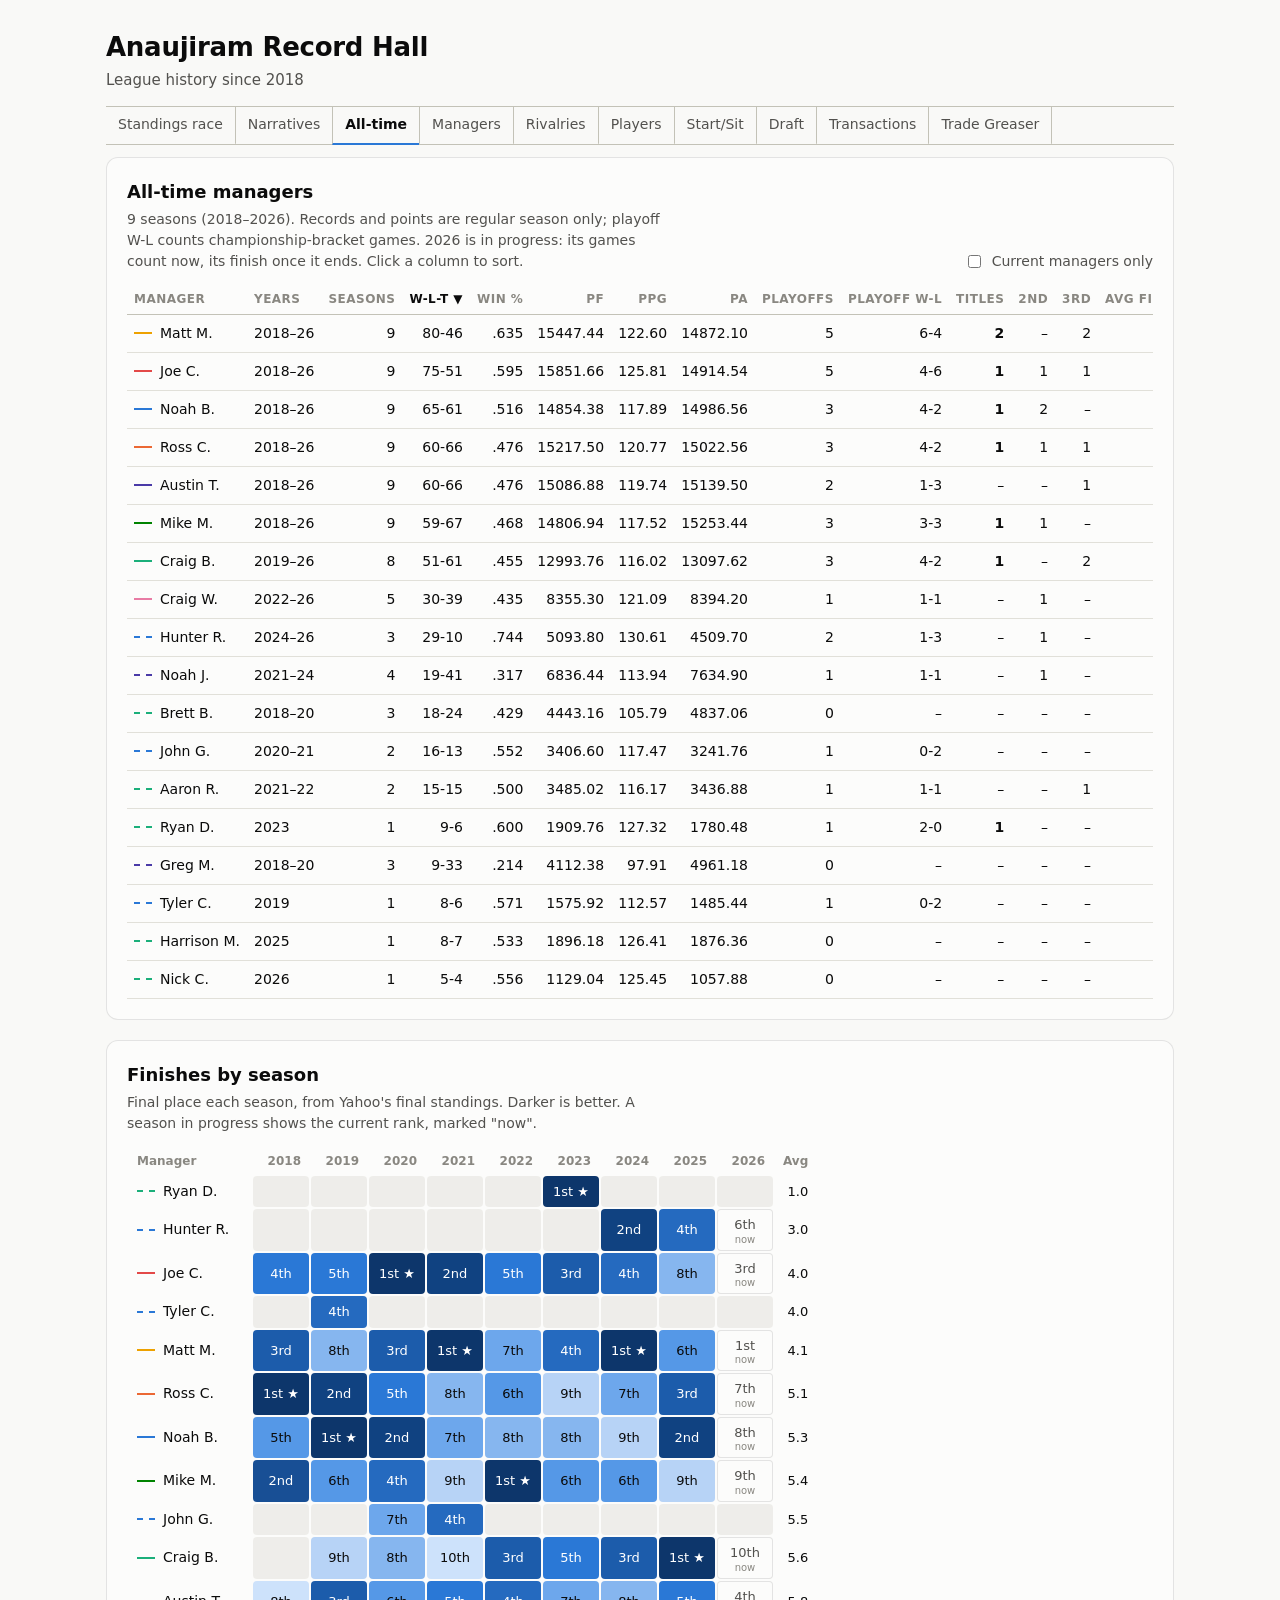
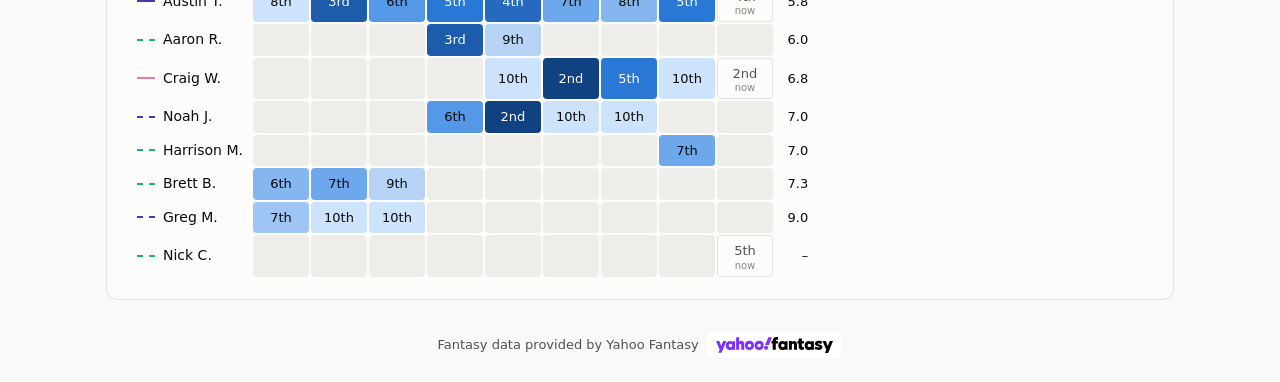
==== commit 74f7e0da: "Week 9" ====
--- a/alltime.html
+++ b/alltime.html
@@ -4,8 +4,8 @@
   <meta charset="utf-8">
   <meta name="viewport" content="width=device-width, initial-scale=1">
   <title>All-Time · Anaujiram Record Hall</title>
-  <link rel="stylesheet" href="style.css?v=20261102232452">
-  <script src="data.js?v=20261102232452"></script>
+  <link rel="stylesheet" href="style.css?v=20261109232126">
+  <script src="data.js?v=20261109232126"></script>
 </head>
 <body>
   <header class="site-header">
@@ -13,16 +13,16 @@
       <h1>Anaujiram Record Hall</h1>
       <p class="sub">League history since 2018</p>
       <nav class="site-nav" aria-label="Pages">
-        <a href="index.html?v=20261102232452">Standings race</a>
-        <a href="narratives.html?v=20261102232452">Narratives</a>
-        <a href="alltime.html?v=20261102232452" aria-current="page">All-time</a>
-        <a href="profiles.html?v=20261102232452">Managers</a>
-        <a href="rivalries.html?v=20261102232452">Rivalries</a>
-        <a href="players.html?v=20261102232452">Players</a>
-        <a href="startsit.html?v=20261102232452">Start/Sit</a>
-        <a href="draft.html?v=20261102232452">Draft</a>
-        <a href="transactions.html?v=20261102232452">Transactions</a>
-        <a href="trade.html?v=20261102232452">Trade Greaser</a>
+        <a href="index.html?v=20261109232126">Standings race</a>
+        <a href="narratives.html?v=20261109232126">Narratives</a>
+        <a href="alltime.html?v=20261109232126" aria-current="page">All-time</a>
+        <a href="profiles.html?v=20261109232126">Managers</a>
+        <a href="rivalries.html?v=20261109232126">Rivalries</a>
+        <a href="players.html?v=20261109232126">Players</a>
+        <a href="startsit.html?v=20261109232126">Start/Sit</a>
+        <a href="draft.html?v=20261109232126">Draft</a>
+        <a href="transactions.html?v=20261109232126">Transactions</a>
+        <a href="trade.html?v=20261109232126">Trade Greaser</a>
       </nav>
     </div>
   </header>
@@ -76,7 +76,7 @@
     </div>
   </footer>
 
-  <script src="common.js?v=20261102232452"></script>
-  <script src="alltime.js?v=20261102232452"></script>
+  <script src="common.js?v=20261109232126"></script>
+  <script src="alltime.js?v=20261109232126"></script>
 </body>
 </html>
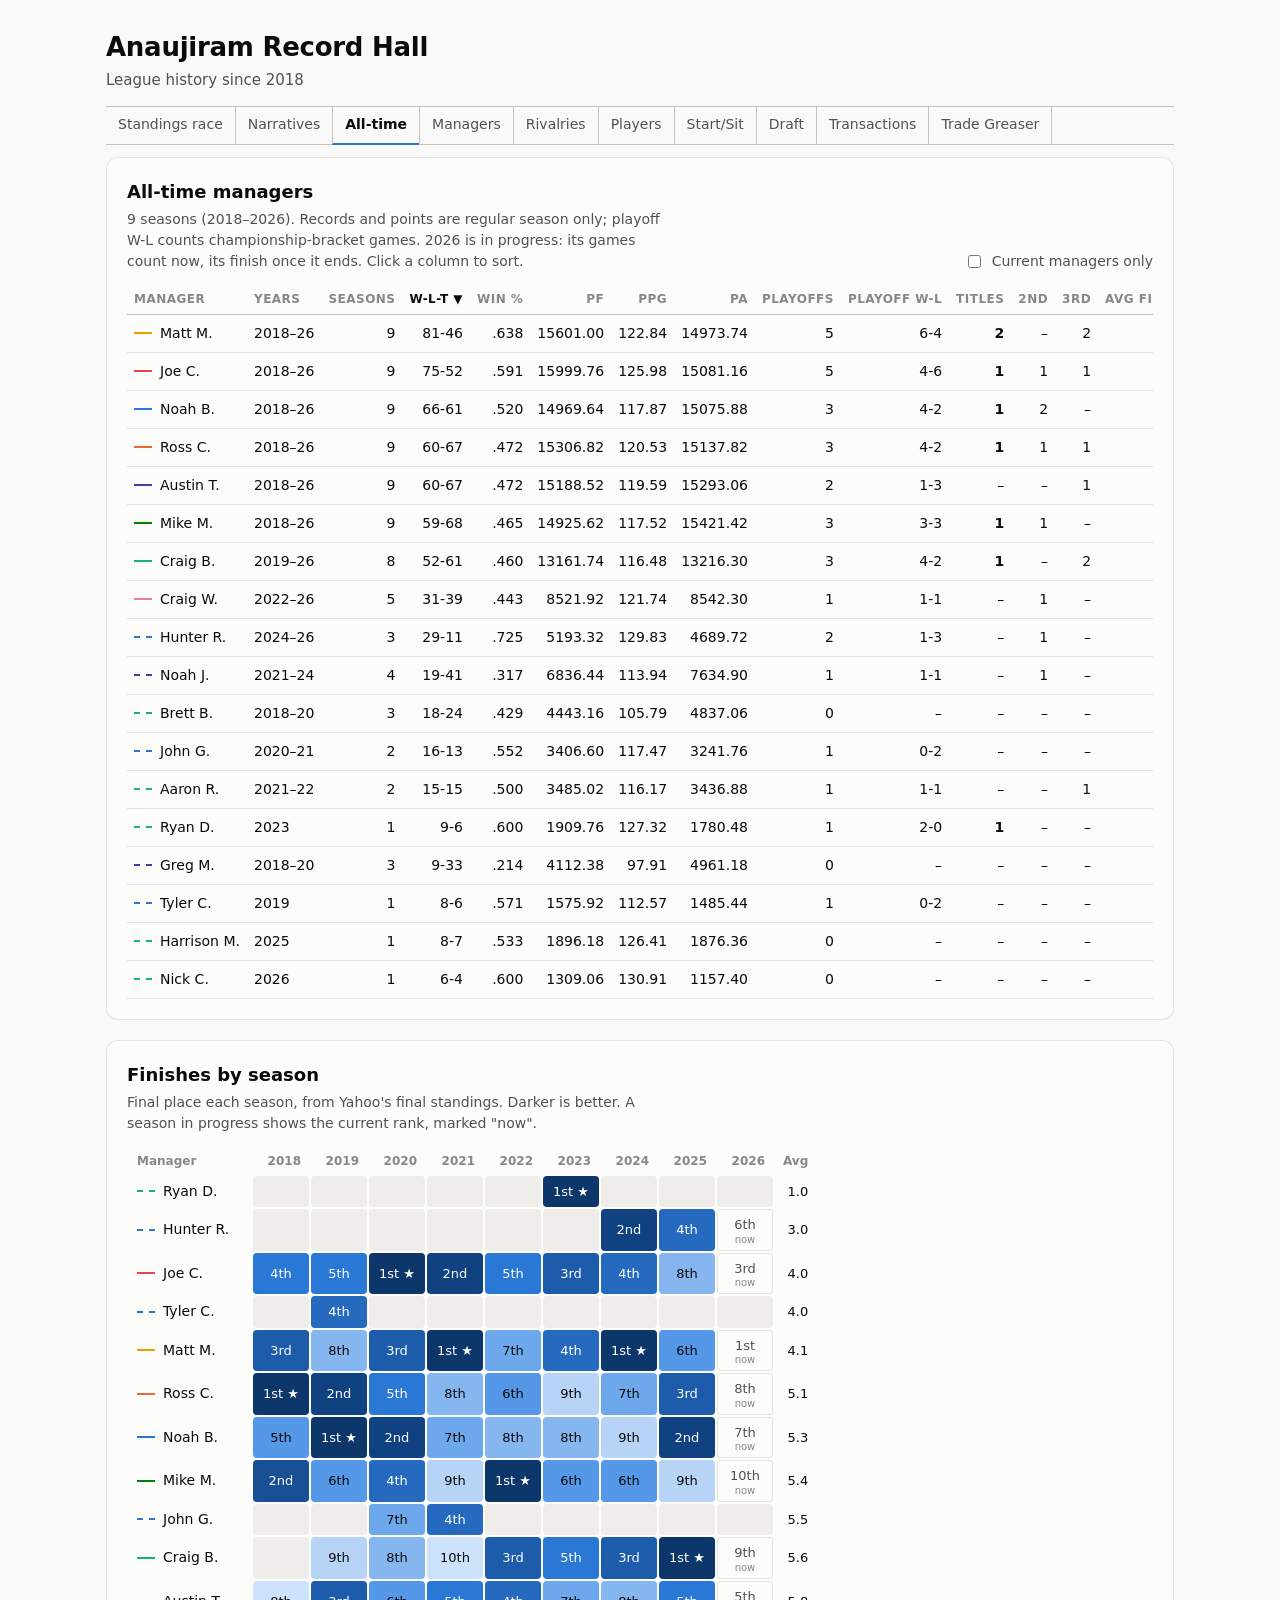
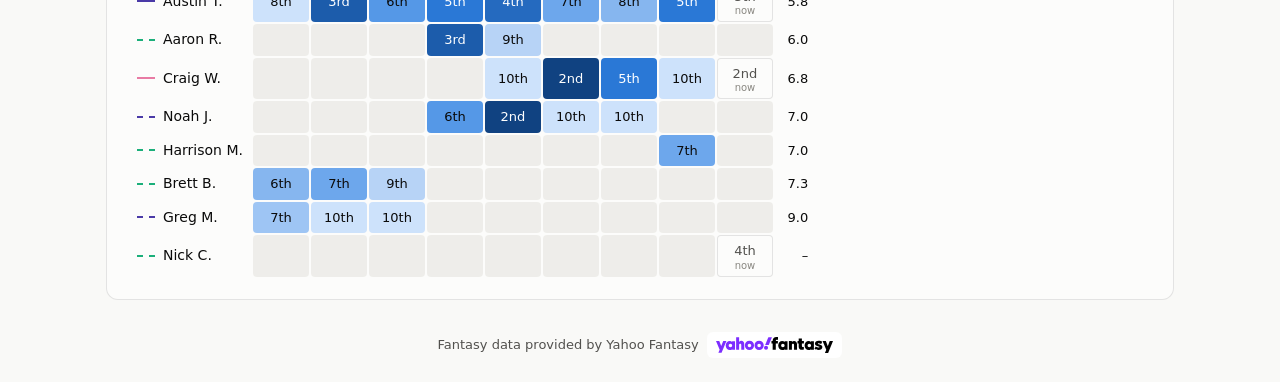
==== commit b27d6a9c: "Week 10" ====
--- a/alltime.html
+++ b/alltime.html
@@ -4,8 +4,8 @@
   <meta charset="utf-8">
   <meta name="viewport" content="width=device-width, initial-scale=1">
   <title>All-Time · Anaujiram Record Hall</title>
-  <link rel="stylesheet" href="style.css?v=20261109232126">
-  <script src="data.js?v=20261109232126"></script>
+  <link rel="stylesheet" href="style.css?v=20261116224042">
+  <script src="data.js?v=20261116224042"></script>
 </head>
 <body>
   <header class="site-header">
@@ -13,16 +13,16 @@
       <h1>Anaujiram Record Hall</h1>
       <p class="sub">League history since 2018</p>
       <nav class="site-nav" aria-label="Pages">
-        <a href="index.html?v=20261109232126">Standings race</a>
-        <a href="narratives.html?v=20261109232126">Narratives</a>
-        <a href="alltime.html?v=20261109232126" aria-current="page">All-time</a>
-        <a href="profiles.html?v=20261109232126">Managers</a>
-        <a href="rivalries.html?v=20261109232126">Rivalries</a>
-        <a href="players.html?v=20261109232126">Players</a>
-        <a href="startsit.html?v=20261109232126">Start/Sit</a>
-        <a href="draft.html?v=20261109232126">Draft</a>
-        <a href="transactions.html?v=20261109232126">Transactions</a>
-        <a href="trade.html?v=20261109232126">Trade Greaser</a>
+        <a href="index.html?v=20261116224042">Standings race</a>
+        <a href="narratives.html?v=20261116224042">Narratives</a>
+        <a href="alltime.html?v=20261116224042" aria-current="page">All-time</a>
+        <a href="profiles.html?v=20261116224042">Managers</a>
+        <a href="rivalries.html?v=20261116224042">Rivalries</a>
+        <a href="players.html?v=20261116224042">Players</a>
+        <a href="startsit.html?v=20261116224042">Start/Sit</a>
+        <a href="draft.html?v=20261116224042">Draft</a>
+        <a href="transactions.html?v=20261116224042">Transactions</a>
+        <a href="trade.html?v=20261116224042">Trade Greaser</a>
       </nav>
     </div>
   </header>
@@ -76,7 +76,7 @@
     </div>
   </footer>
 
-  <script src="common.js?v=20261109232126"></script>
-  <script src="alltime.js?v=20261109232126"></script>
+  <script src="common.js?v=20261116224042"></script>
+  <script src="alltime.js?v=20261116224042"></script>
 </body>
 </html>
